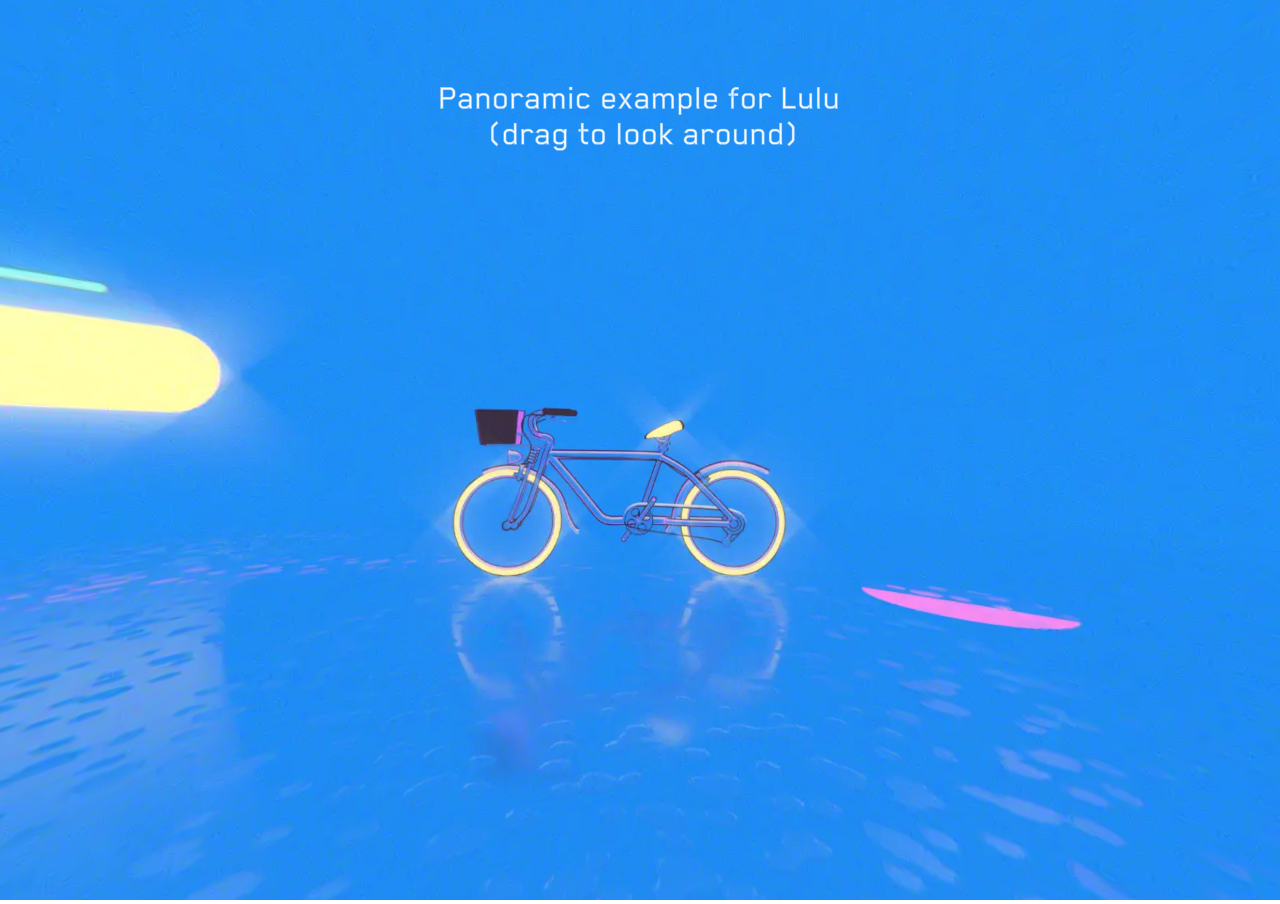
==== app.html @ 5f6345f9 "initial commit" ====
<!DOCTYPE html>
<html>
<head>
    <title>PWA Canvas</title>
    
    <meta name='viewport' content='width=device-width, initial-scale=1, maximum-scale=1, minimum-scale=1, user-scalable=no, viewport-fit=cover' />
    <meta charset="utf-8">
    <meta http-equiv="Cache-Control" content="no-cache, no-store, must-revalidate" />
    <meta http-equiv="Pragma" content="no-cache" />
    <meta http-equiv="Expires" content="0" />
    <meta http-equiv="Permissions-Policy" content="interest-cohort=()">

    <link rel="stylesheet" type="text/css" href="./css/appstyles.css">
    <link rel="manifest" href="./manifest.json">
    
    <script src='./scripts/engine.js'></script>
</head>
<body>
    <div id="splash">
        
    </div>
    <canvas id='application'></canvas>
    <script>
        // create a PlayCanvas application
        const canvas = document.getElementById('application');
        canvas.style['-webkit-user-select'] = 'none';
        const app = new pc.Application(canvas, {
            elementInput: new pc.ElementInput(canvas),
            mouse: new pc.Mouse(canvas),
            touch: !!('ontouchstart' in window) ? new pc.TouchDevice(canvas) : null,
            keyboard: new pc.Keyboard(window),
        });

        var device = pc.Application.getApplication().graphicsDevice;
        device.maxPixelRatio = window.devicePixelRatio;

        app.setCanvasFillMode(pc.FILLMODE_FILL_WINDOW);
        app.setCanvasResolution(pc.RESOLUTION_AUTO);

        // ensure canvas is resized when window changes size
        window.addEventListener('resize', () => app.resizeCanvas());

        const assets = {    
            bpFont: new pc.Asset("Blender-Pro-Font", "font", {
                url: "./assets/fonts/BlenderPro-Medium.json",
            }),
            boltMatCap: new pc.Asset(
                "Bolt-MatCap",
                "texture",
                { url: "./assets/textures/BoltMatCap.jpg" },
                { type: pc.TEXTURETYPE_RGBP, mipmaps: false }
            ),
            demoPanoramaTex: new pc.Asset(
                "Bolt-MatCap",
                "texture",
                { url: "./assets/textures/Eq_0000.webp" },
                { type: pc.TEXTURETYPE_RGBP, mipmaps: false }
            ),
            bolt: new pc.Asset("Bolt", "container", {
                url: "./assets/models/Bolt.glb",
            }),
            vs: new pc.Asset("Bolt-Vertex-Shader", "shader", {
                url: "./assets/shaders/bolt_vertex.glsl",
            }),
            fs: new pc.Asset("Bolt-Fragment-Shader", "shader", {
                url: "./assets/shaders/bolt_fragment.glsl",
            }),
            mainScene: new pc.Asset("Main-Scene-Script", "script", {
                url: "./scripts/main-scene.js",
            }),
            safeArea: new pc.Asset("Safe-Area-Script", "script", {
                url: "./scripts/mobile-safe-area.js",
            }),
        };
        const assetListLoader = new pc.AssetListLoader(
            Object.values(assets),
            app.assets
        );
        assetListLoader.load(() => {

            app.root.addComponent('script');
            app.root.script.create("Main-Scene-Script");

            uiGroup.addComponent('script');
            uiGroup.script.create("mobileSafeArea");

            app.start();

            document.getElementById('splash').style.display = 'none';
            return; // Remove to enable tools
            (function(){
                var a = document.createElement('script');
                a.src = 'https://yaustar.github.io/playcanvas-devtools/injector.js';
                document.head.appendChild(a);
            })();
        });

        const camera = new pc.Entity('camera');
        camera.addComponent('camera', {
            fov: 90,
            projection: pc.PROJECTION_PERSPECTIVE,
            clearColor: new pc.Color(1, 1, 1) //0.1, 0.1, 0.01
        });
        app.root.addChild(camera);
        camera.setPosition(0, 0, 0);
        const targetPivotX = new pc.Entity('target-pivot-x');
        const targetPivotY = new pc.Entity('target-pivot-y');
        const cameraPivot = new pc.Entity('camera-pivot');
        cameraPivot.addChild(camera);
        targetPivotY.addChild(targetPivotX);
        app.root.addChild(targetPivotY);
        app.root.addChild(cameraPivot);

        const screen = new pc.Entity();
        screen.addComponent("screen", {
            referenceResolution: new pc.Vec2(1280, 720), //1280, 720
            scaleBlend: 0.5,
            scaleMode: pc.SCALEMODE_BLEND,
            screenSpace: true,
        });
        app.root.addChild(screen);
        
        const uiGroup = new pc.Entity('ui_group');
        uiGroup.addComponent('element', {
            type: pc.ELEMENTTYPE_GROUP,
            anchor: new pc.Vec4(0.0, 0.0, 1.0, 1.0),
            margin: new pc.Vec4(0.0, 0.0, 0.0, 0.0),
            pivot: new pc.Vec2(0.0, 0.0), 
        });
        screen.addChild(uiGroup);

        //---
        
    </script>
    <script src='./scripts/ui-input-library.js'></script>
</body>
</html>
---- css/appstyles.css ----
html {
    height: 100%;
    width: 100%;
    background-color: #ffffff;
}
body {
    margin: 0;
    max-height: 100%;
    height: 100%;
    overflow: hidden;
    background-color: #ffffff;
    font-family: Helvetica, arial, sans-serif;
    position: relative;
    width: 100%;

    -webkit-tap-highlight-color: transparent;
}

#splash {
    display: block;
    position: absolute;
    height: 100vh;
    width: 100%;
    z-index: 10;
    background-color:#007bff;
}

#application-canvas {
    display: block;
    position: absolute;
    top: 0;
    left: 0;
    right: 0;
    bottom: 0;
}
#application-canvas.fill-mode-NONE {
    margin: auto;
}
#application-canvas.fill-mode-KEEP_ASPECT {
    width: 100%;
    height: auto;
    margin: 0;
}
#application-canvas.fill-mode-FILL_WINDOW {
    width: 100%;
    height: 100%;
    margin: 0;
}

canvas:focus {
    outline: none;
}
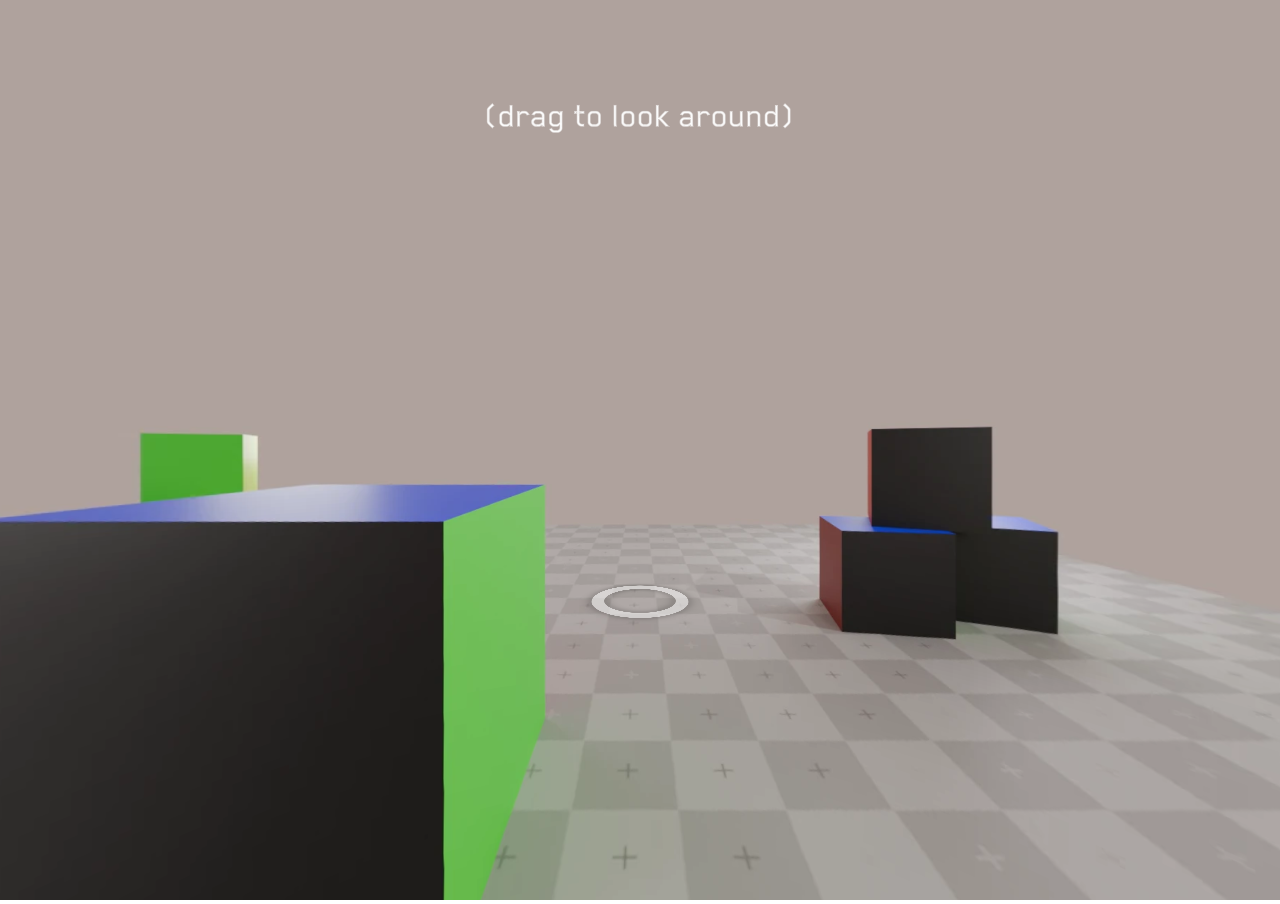
==== commit b451883d: "Jump to point JSON structure started" ====
--- a/app.html
+++ b/app.html
@@ -22,6 +22,7 @@
     <canvas id='application'></canvas>
     <script>
         // create a PlayCanvas application
+        var sceneJSON = undefined;
         const canvas = document.getElementById('application');
         canvas.style['-webkit-user-select'] = 'none';
         const app = new pc.Application(canvas, {
@@ -51,19 +52,54 @@
                 { type: pc.TEXTURETYPE_RGBP, mipmaps: false }
             ),
             demoPanoramaTex: new pc.Asset(
-                "Bolt-MatCap",
+                "Demo-Equi-1",
                 "texture",
                 { url: "./assets/textures/Eq_0000.webp" },
                 { type: pc.TEXTURETYPE_RGBP, mipmaps: false }
             ),
+            demoTransitionTex: new pc.Asset(
+                "Demo-Equi-2",
+                "texture",
+                { url: "./assets/textures/Eq_0026.webp" },
+                { type: pc.TEXTURETYPE_RGBP, mipmaps: false }
+            ),
+            zoneTex: new pc.Asset(
+                "Zone-Texture",
+                "texture",
+                { url: "./assets/textures/Zone.webp" },
+                { type: pc.TEXTURETYPE_RGBP, mipmaps: false }
+            ),
+
+            wp0: new pc.Asset(
+                "Equi-0",
+                "texture",
+                { url: "./panoramas/0.webp" },
+                { type: pc.TEXTURETYPE_RGBP, mipmaps: false }
+            ),
+            wp1: new pc.Asset(
+                "Equi-1",
+                "texture",
+                { url: "./panoramas/1.webp" },
+                { type: pc.TEXTURETYPE_RGBP, mipmaps: false }
+            ),
+            wp2: new pc.Asset(
+                "Equi-2",
+                "texture",
+                { url: "./panoramas/2.webp" },
+                { type: pc.TEXTURETYPE_RGBP, mipmaps: false }
+            ),
+
             bolt: new pc.Asset("Bolt", "container", {
                 url: "./assets/models/Bolt.glb",
             }),
-            vs: new pc.Asset("Bolt-Vertex-Shader", "shader", {
-                url: "./assets/shaders/bolt_vertex.glsl",
+            viewSphereGLB: new pc.Asset("View-Sphere-GLB", "container", {
+                url: "./assets/models/viewSphere.glb",
             }),
-            fs: new pc.Asset("Bolt-Fragment-Shader", "shader", {
-                url: "./assets/shaders/bolt_fragment.glsl",
+            vs: new pc.Asset("View-Vertex-Shader", "shader", {
+                url: "./assets/shaders/view_vertex.glsl",
+            }),
+            fs: new pc.Asset("View-Fragment-Shader", "shader", {
+                url: "./assets/shaders/view_fragment.glsl",
             }),
             mainScene: new pc.Asset("Main-Scene-Script", "script", {
                 url: "./scripts/main-scene.js",
@@ -77,22 +113,23 @@
             app.assets
         );
         assetListLoader.load(() => {
-
-            app.root.addComponent('script');
-            app.root.script.create("Main-Scene-Script");
-
-            uiGroup.addComponent('script');
-            uiGroup.script.create("mobileSafeArea");
-
-            app.start();
-
-            document.getElementById('splash').style.display = 'none';
-            return; // Remove to enable tools
-            (function(){
-                var a = document.createElement('script');
-                a.src = 'https://yaustar.github.io/playcanvas-devtools/injector.js';
-                document.head.appendChild(a);
-            })();
+            GetSceneDependencies().then(() => {
+                app.root.addComponent('script');
+                app.root.script.create("Main-Scene-Script");
+                
+                uiGroup.addComponent('script');
+                uiGroup.script.create("mobileSafeArea");
+                
+                app.start();
+                
+                document.getElementById('splash').style.display = 'none';
+                return; // Remove to enable tools
+                (function(){
+                    var a = document.createElement('script');
+                    a.src = 'https://yaustar.github.io/playcanvas-devtools/injector.js';
+                    document.head.appendChild(a);
+                })();
+            });
         });
 
         const camera = new pc.Entity('camera');
@@ -130,6 +167,11 @@
         screen.addChild(uiGroup);
 
         //---
+
+        async function GetSceneDependencies(){
+            const response = await fetch('./panoramas/scene-config.json');
+            sceneJSON = await response.json();
+        };
         
     </script>
     <script src='./scripts/ui-input-library.js'></script>
